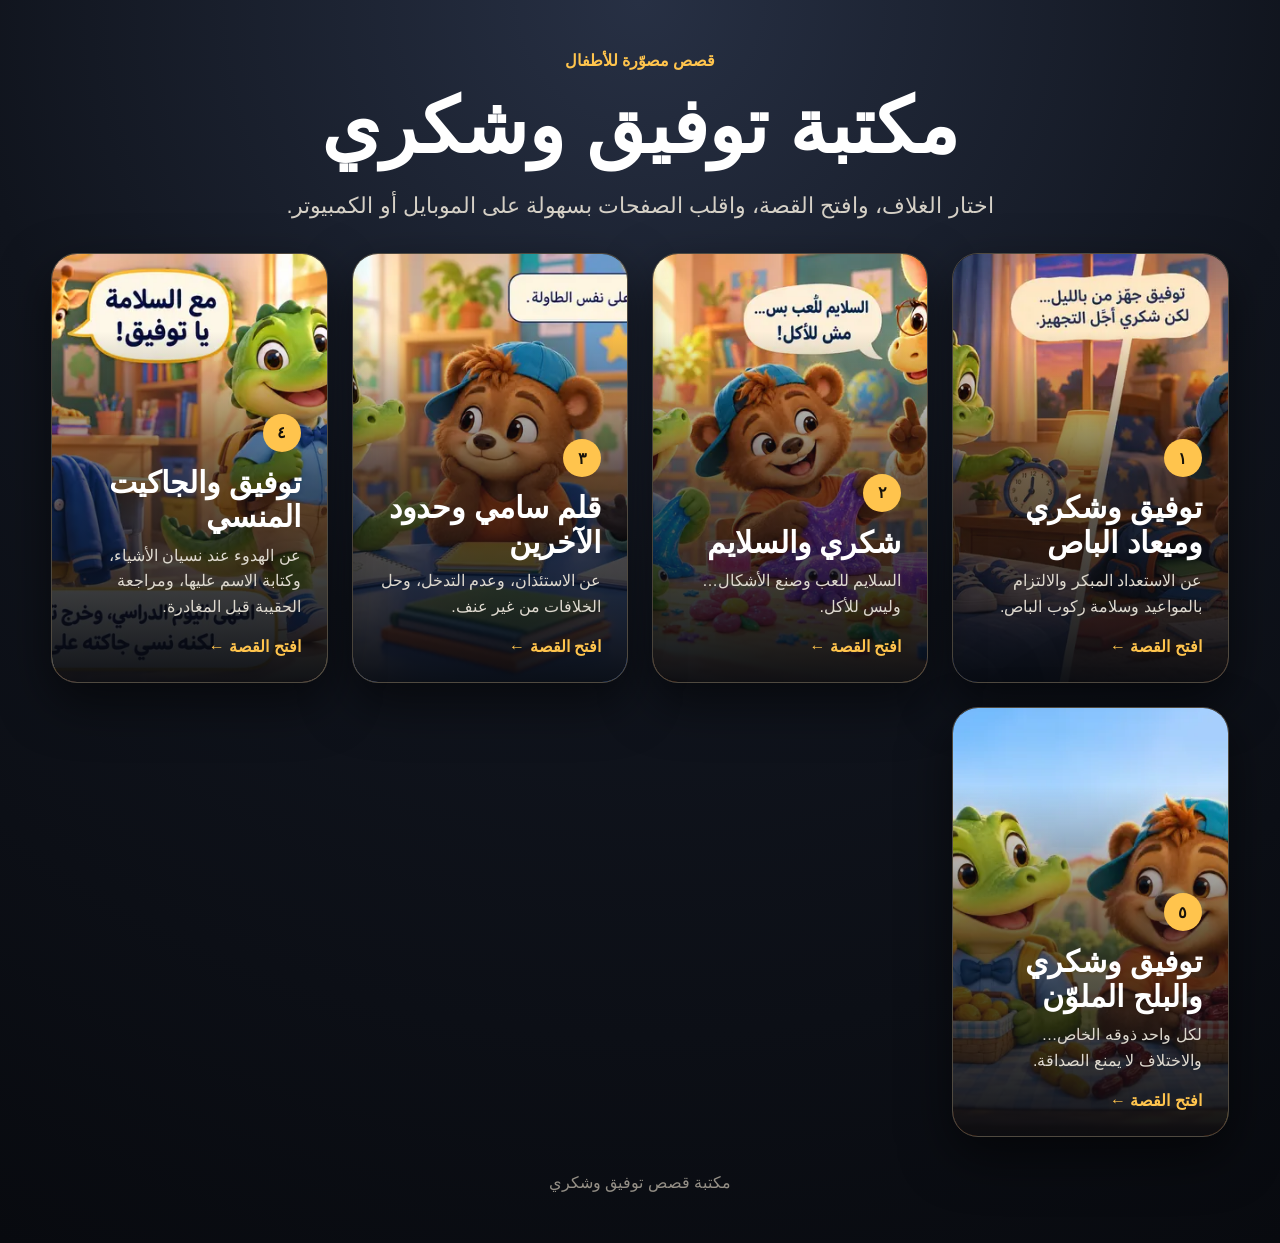
==== index.html @ 8d06f33e "Optimize story images and loading performance" ====
<!doctype html>
<html lang="ar" dir="rtl">
<head>
  <meta charset="utf-8">
  <meta name="viewport" content="width=device-width,initial-scale=1">
  <meta http-equiv="Content-Security-Policy" content="default-src 'none'; style-src 'unsafe-inline'; img-src 'self'; base-uri 'none'; form-action 'none'">
  <title>مكتبة توفيق وشكري</title>
  <style>
    :root{color-scheme:dark;--gold:#ffc44d}*{box-sizing:border-box}body{margin:0;min-height:100vh;font-family:Tahoma,"Segoe UI",sans-serif;background:radial-gradient(circle at top,#273044,#10141d 48%,#080a0f);color:#fff;padding:clamp(18px,4vw,52px)}main{max-width:1200px;margin:auto}header{text-align:center;margin-bottom:34px}.eyebrow{color:var(--gold);font-weight:900}h1{font-size:clamp(36px,7vw,76px);margin:.15em 0}.intro{color:#d5d0c6;font-size:clamp(16px,2vw,22px)}.grid{display:grid;grid-template-columns:repeat(auto-fit,minmax(260px,1fr));gap:24px}.card{position:relative;min-height:430px;border-radius:26px;overflow:hidden;border:1px solid #504a40;background:#17191f;color:#fff;text-decoration:none;box-shadow:0 20px 50px #0008;transition:.2s}.card:hover{transform:translateY(-5px);border-color:var(--gold)}.card img{position:absolute;inset:0;width:100%;height:100%;object-fit:cover}.card::after{content:"";position:absolute;inset:0;background:linear-gradient(0deg,#070a10f5 0,#0b0d1399 48%,transparent 82%)}.copy{position:absolute;z-index:2;inset:auto 0 0;padding:26px}.num{display:inline-grid;place-items:center;width:38px;height:38px;border-radius:50%;background:var(--gold);color:#17120a;font-weight:900}.copy h2{font-size:30px;margin:14px 0 8px;line-height:1.15}.copy p{margin:0;color:#ded9cf;line-height:1.6}.open{display:inline-block;margin-top:17px;color:var(--gold);font-weight:900}footer{text-align:center;color:#948f86;margin-top:36px}@media(max-width:620px){body{padding:14px}.card{min-height:380px}}
  </style>
</head>
<body>
  <main>
    <header>
      <div class="eyebrow">قصص مصوّرة للأطفال</div>
      <h1>مكتبة توفيق وشكري</h1>
      <p class="intro">اختار الغلاف، وافتح القصة، واقلب الصفحات بسهولة على الموبايل أو الكمبيوتر.</p>
    </header>
    <section class="grid">
      <a class="card" href="bus/"><img src="covers/01-bus.webp" alt="غلاف قصة ميعاد الباص" loading="eager" fetchpriority="high" decoding="async"><div class="copy"><span class="num">١</span><h2>توفيق وشكري وميعاد الباص</h2><p>عن الاستعداد المبكر والالتزام بالمواعيد وسلامة ركوب الباص.</p><span class="open">افتح القصة ←</span></div></a>
      <a class="card" href="slime/"><img src="covers/02-slime.webp" alt="غلاف قصة شكري والسلايم" loading="lazy" decoding="async"><div class="copy"><span class="num">٢</span><h2>شكري والسلايم</h2><p>السلايم للعب وصنع الأشكال… وليس للأكل.</p><span class="open">افتح القصة ←</span></div></a>
      <a class="card" href="sami/"><img src="covers/03-sami.webp" alt="غلاف قصة قلم سامي وحدود الآخرين" loading="lazy" decoding="async"><div class="copy"><span class="num">٣</span><h2>قلم سامي وحدود الآخرين</h2><p>عن الاستئذان، وعدم التدخل، وحل الخلافات من غير عنف.</p><span class="open">افتح القصة ←</span></div></a>
      <a class="card" href="jacket/"><img src="covers/04-jacket.webp" alt="غلاف قصة توفيق والجاكيت المنسي" loading="lazy" decoding="async"><div class="copy"><span class="num">٤</span><h2>توفيق والجاكيت المنسي</h2><p>عن الهدوء عند نسيان الأشياء، وكتابة الاسم عليها، ومراجعة الحقيبة قبل المغادرة.</p><span class="open">افتح القصة ←</span></div></a>
      <a class="card" href="dates/"><img src="covers/05-dates.webp" alt="غلاف قصة توفيق وشكري والبلح الملوّن" loading="lazy" decoding="async"><div class="copy"><span class="num">٥</span><h2>توفيق وشكري والبلح الملوّن</h2><p>لكل واحد ذوقه الخاص… والاختلاف لا يمنع الصداقة.</p><span class="open">افتح القصة ←</span></div></a>
    </section>
    <footer>مكتبة قصص توفيق وشكري</footer>
  </main>
</body>
</html>
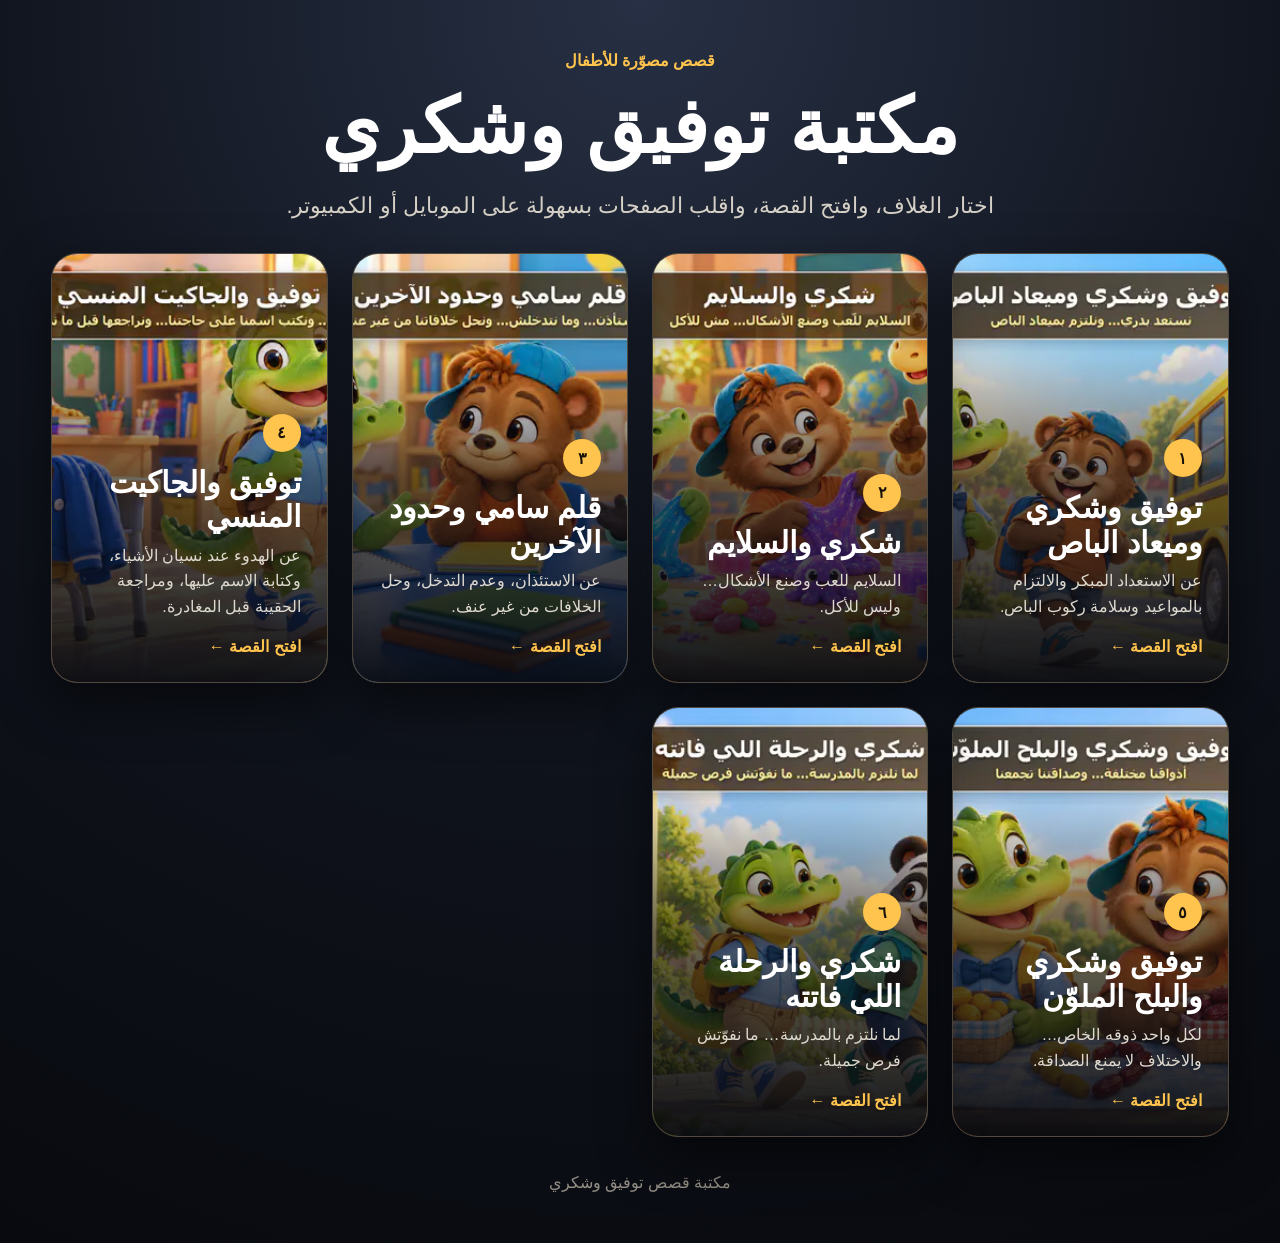
==== commit 0ceb5d05: "Add Shokry school attendance zoo trip story" ====
--- a/index.html
+++ b/index.html
@@ -22,6 +22,7 @@
       <a class="card" href="sami/"><img src="covers/03-sami.webp" alt="غلاف قصة قلم سامي وحدود الآخرين" loading="lazy" decoding="async"><div class="copy"><span class="num">٣</span><h2>قلم سامي وحدود الآخرين</h2><p>عن الاستئذان، وعدم التدخل، وحل الخلافات من غير عنف.</p><span class="open">افتح القصة ←</span></div></a>
       <a class="card" href="jacket/"><img src="covers/04-jacket.webp" alt="غلاف قصة توفيق والجاكيت المنسي" loading="lazy" decoding="async"><div class="copy"><span class="num">٤</span><h2>توفيق والجاكيت المنسي</h2><p>عن الهدوء عند نسيان الأشياء، وكتابة الاسم عليها، ومراجعة الحقيبة قبل المغادرة.</p><span class="open">افتح القصة ←</span></div></a>
       <a class="card" href="dates/"><img src="covers/05-dates.webp" alt="غلاف قصة توفيق وشكري والبلح الملوّن" loading="lazy" decoding="async"><div class="copy"><span class="num">٥</span><h2>توفيق وشكري والبلح الملوّن</h2><p>لكل واحد ذوقه الخاص… والاختلاف لا يمنع الصداقة.</p><span class="open">افتح القصة ←</span></div></a>
+      <a class="card" href="attendance/"><img src="covers/06-attendance.webp" alt="غلاف قصة شكري والرحلة اللي فاتته" loading="lazy" decoding="async"><div class="copy"><span class="num">٦</span><h2>شكري والرحلة اللي فاتته</h2><p>لما نلتزم بالمدرسة… ما نفوّتش فرص جميلة.</p><span class="open">افتح القصة ←</span></div></a>
     </section>
     <footer>مكتبة قصص توفيق وشكري</footer>
   </main>
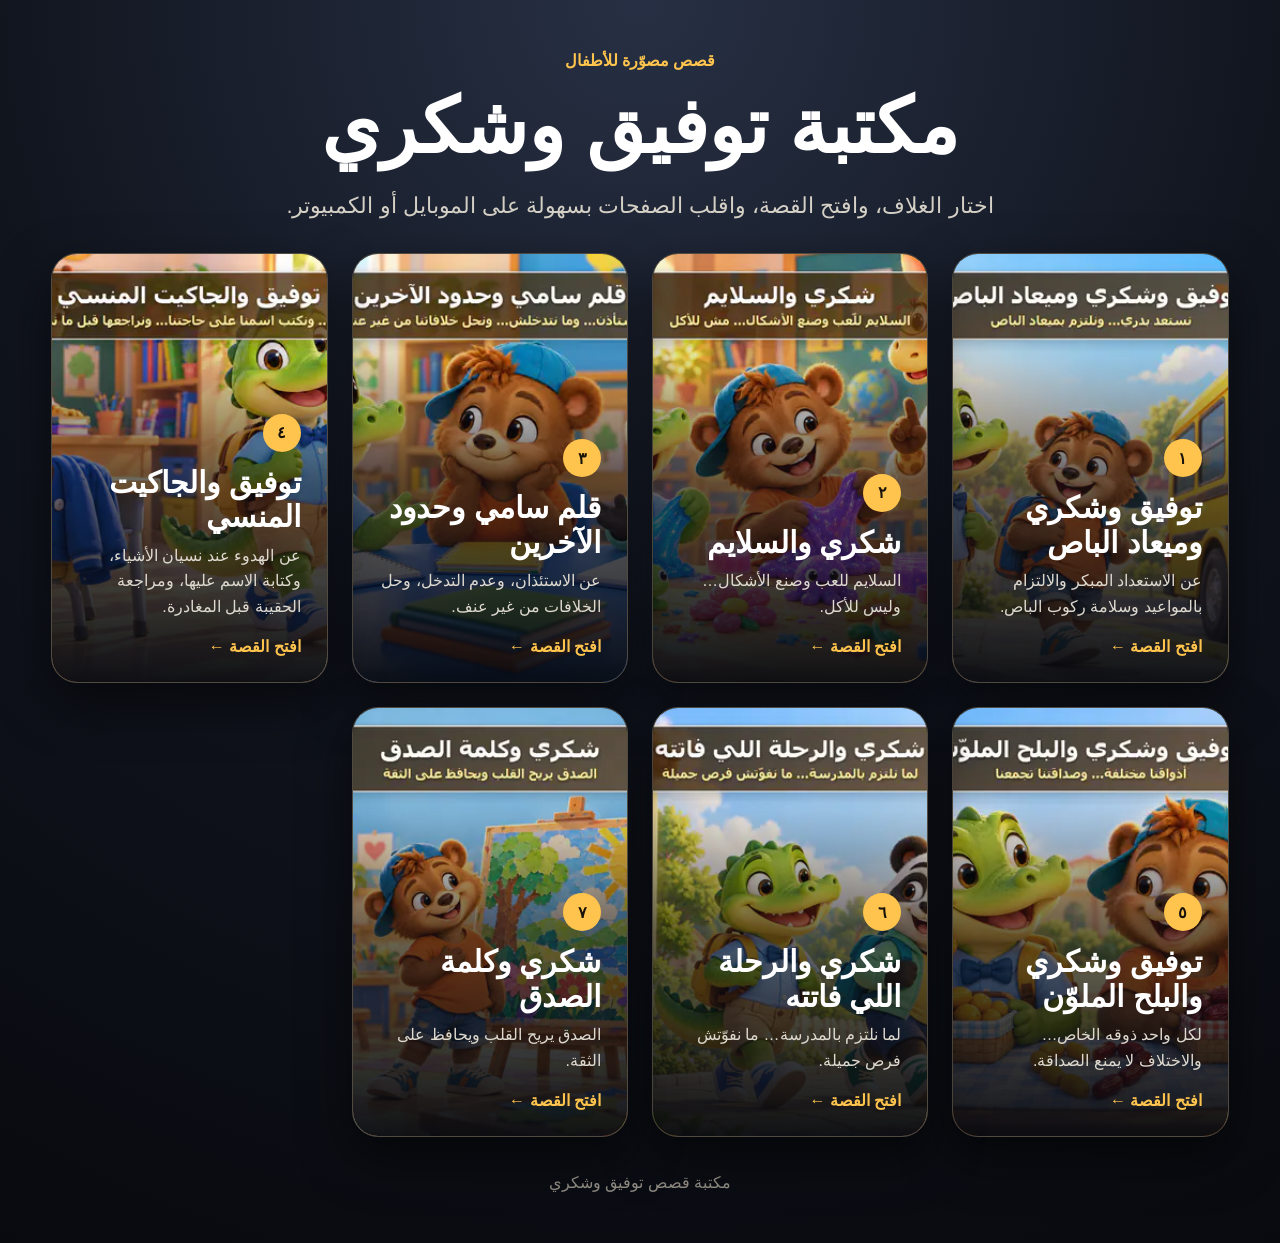
==== commit 30517680: "Add Shokry honesty story" ====
--- a/index.html
+++ b/index.html
@@ -23,6 +23,7 @@
       <a class="card" href="jacket/"><img src="covers/04-jacket.webp" alt="غلاف قصة توفيق والجاكيت المنسي" loading="lazy" decoding="async"><div class="copy"><span class="num">٤</span><h2>توفيق والجاكيت المنسي</h2><p>عن الهدوء عند نسيان الأشياء، وكتابة الاسم عليها، ومراجعة الحقيبة قبل المغادرة.</p><span class="open">افتح القصة ←</span></div></a>
       <a class="card" href="dates/"><img src="covers/05-dates.webp" alt="غلاف قصة توفيق وشكري والبلح الملوّن" loading="lazy" decoding="async"><div class="copy"><span class="num">٥</span><h2>توفيق وشكري والبلح الملوّن</h2><p>لكل واحد ذوقه الخاص… والاختلاف لا يمنع الصداقة.</p><span class="open">افتح القصة ←</span></div></a>
       <a class="card" href="attendance/"><img src="covers/06-attendance.webp" alt="غلاف قصة شكري والرحلة اللي فاتته" loading="lazy" decoding="async"><div class="copy"><span class="num">٦</span><h2>شكري والرحلة اللي فاتته</h2><p>لما نلتزم بالمدرسة… ما نفوّتش فرص جميلة.</p><span class="open">افتح القصة ←</span></div></a>
+      <a class="card" href="honesty/"><img src="covers/07-honesty.webp" alt="غلاف قصة شكري وكلمة الصدق" loading="lazy" decoding="async"><div class="copy"><span class="num">٧</span><h2>شكري وكلمة الصدق</h2><p>الصدق يريح القلب ويحافظ على الثقة.</p><span class="open">افتح القصة ←</span></div></a>
     </section>
     <footer>مكتبة قصص توفيق وشكري</footer>
   </main>
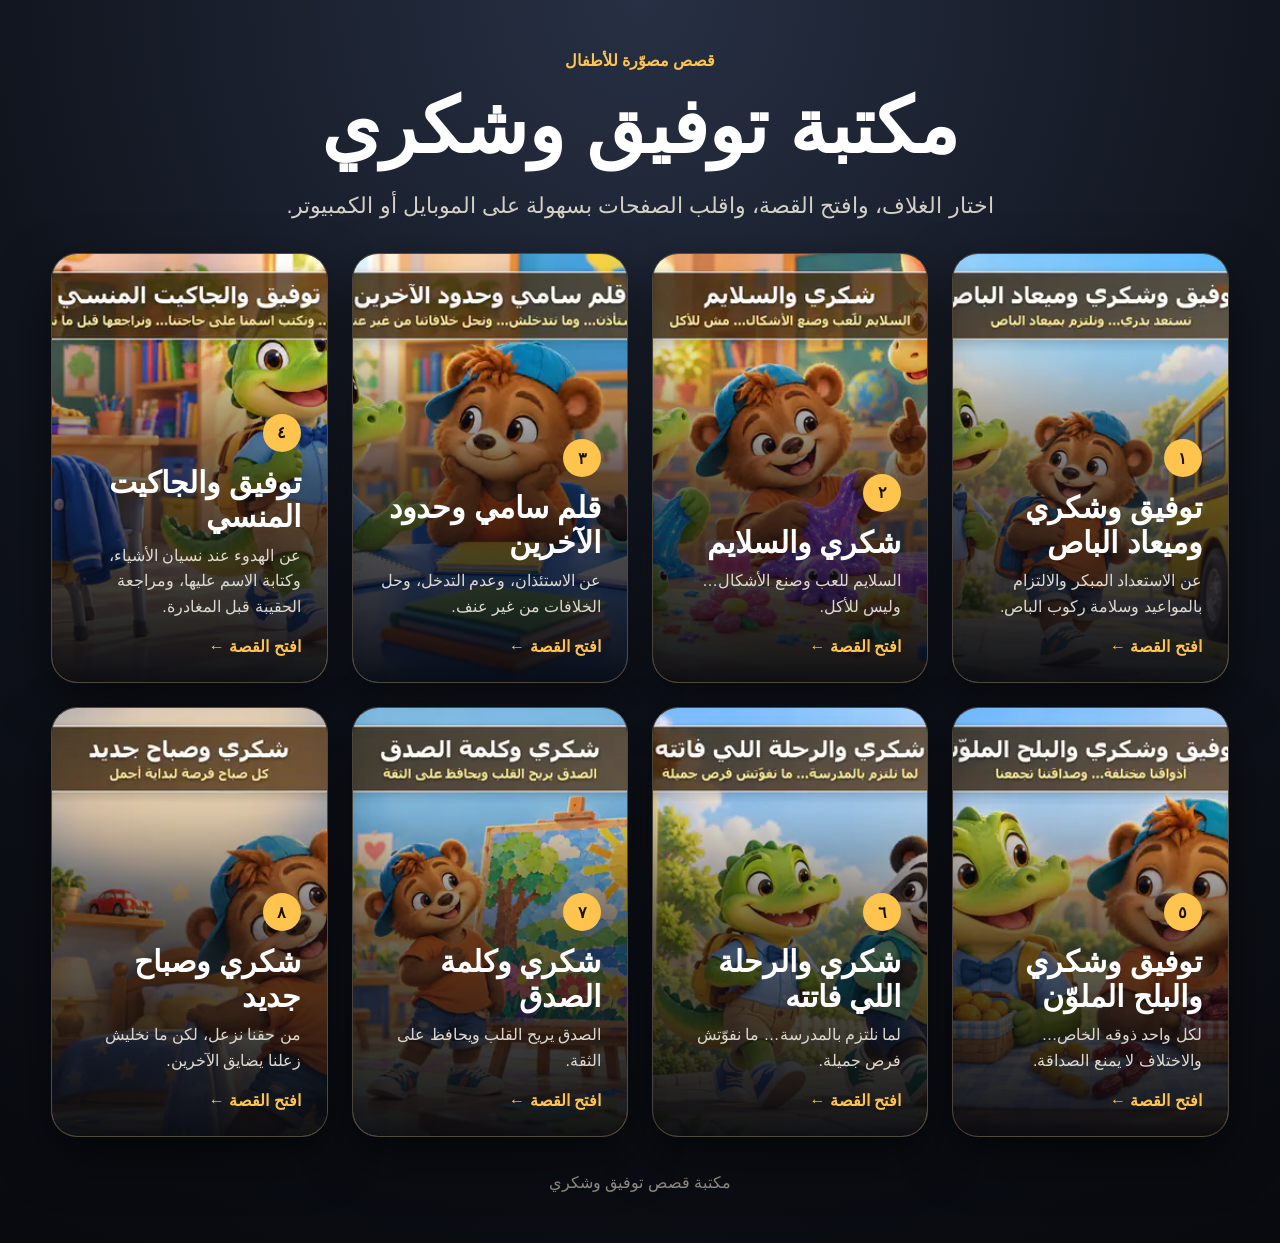
==== commit e3b9450b: "Add Shokry new morning story" ====
--- a/index.html
+++ b/index.html
@@ -24,10 +24,10 @@
       <a class="card" href="dates/"><img src="covers/05-dates.webp" alt="غلاف قصة توفيق وشكري والبلح الملوّن" loading="lazy" decoding="async"><div class="copy"><span class="num">٥</span><h2>توفيق وشكري والبلح الملوّن</h2><p>لكل واحد ذوقه الخاص… والاختلاف لا يمنع الصداقة.</p><span class="open">افتح القصة ←</span></div></a>
       <a class="card" href="attendance/"><img src="covers/06-attendance.webp" alt="غلاف قصة شكري والرحلة اللي فاتته" loading="lazy" decoding="async"><div class="copy"><span class="num">٦</span><h2>شكري والرحلة اللي فاتته</h2><p>لما نلتزم بالمدرسة… ما نفوّتش فرص جميلة.</p><span class="open">افتح القصة ←</span></div></a>
       <a class="card" href="honesty/"><img src="covers/07-honesty.webp" alt="غلاف قصة شكري وكلمة الصدق" loading="lazy" decoding="async"><div class="copy"><span class="num">٧</span><h2>شكري وكلمة الصدق</h2><p>الصدق يريح القلب ويحافظ على الثقة.</p><span class="open">افتح القصة ←</span></div></a>
+      <a class="card" href="new-morning/"><img src="covers/08-new-morning.webp" alt="غلاف قصة شكري وصباح جديد" loading="lazy" decoding="async"><div class="copy"><span class="num">٨</span><h2>شكري وصباح جديد</h2><p>من حقنا نزعل، لكن ما نخليش زعلنا يضايق الآخرين.</p><span class="open">افتح القصة ←</span></div></a>
     </section>
     <footer>مكتبة قصص توفيق وشكري</footer>
   </main>
 </body>
 </html>
 
-
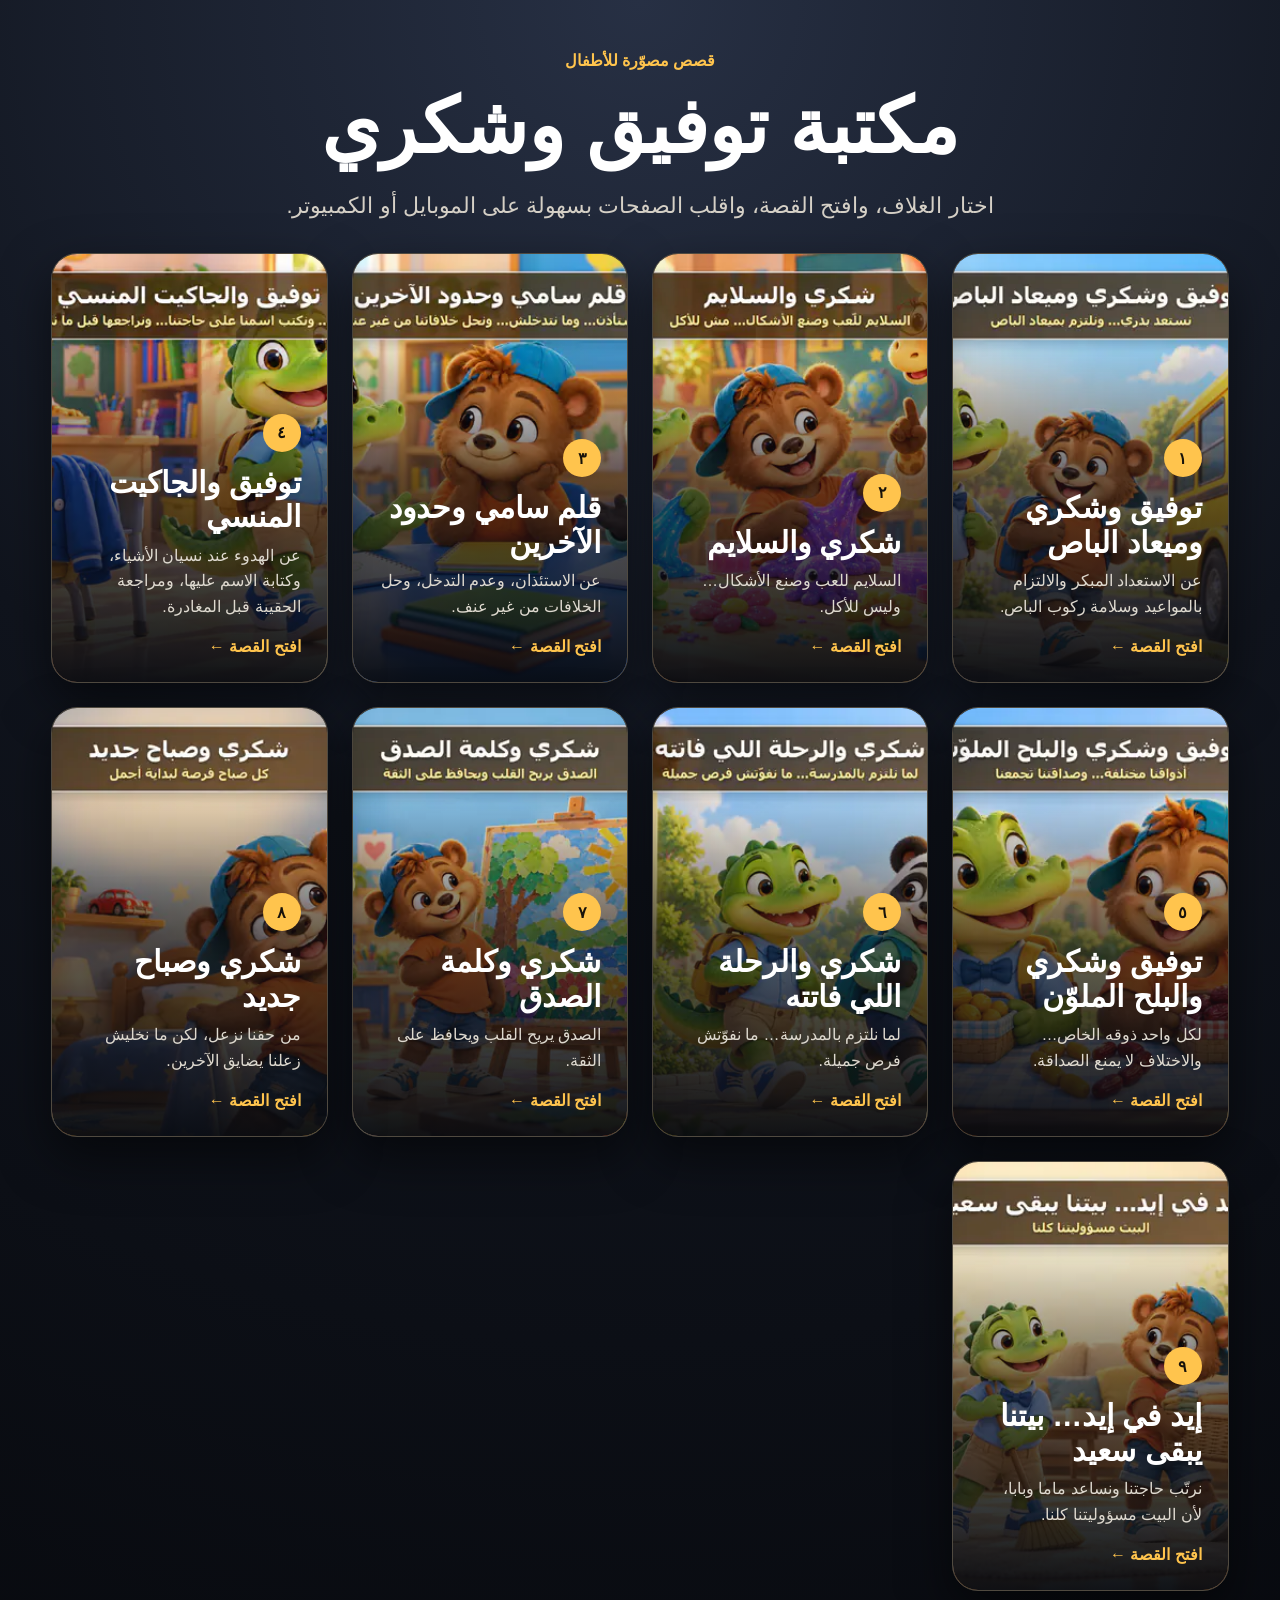
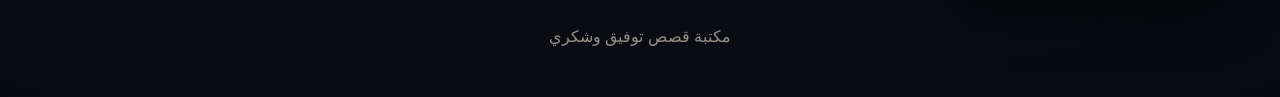
==== commit c2c2c10d: "Add helping at home story" ====
--- a/index.html
+++ b/index.html
@@ -25,6 +25,7 @@
       <a class="card" href="attendance/"><img src="covers/06-attendance.webp" alt="غلاف قصة شكري والرحلة اللي فاتته" loading="lazy" decoding="async"><div class="copy"><span class="num">٦</span><h2>شكري والرحلة اللي فاتته</h2><p>لما نلتزم بالمدرسة… ما نفوّتش فرص جميلة.</p><span class="open">افتح القصة ←</span></div></a>
       <a class="card" href="honesty/"><img src="covers/07-honesty.webp" alt="غلاف قصة شكري وكلمة الصدق" loading="lazy" decoding="async"><div class="copy"><span class="num">٧</span><h2>شكري وكلمة الصدق</h2><p>الصدق يريح القلب ويحافظ على الثقة.</p><span class="open">افتح القصة ←</span></div></a>
       <a class="card" href="new-morning/"><img src="covers/08-new-morning.webp" alt="غلاف قصة شكري وصباح جديد" loading="lazy" decoding="async"><div class="copy"><span class="num">٨</span><h2>شكري وصباح جديد</h2><p>من حقنا نزعل، لكن ما نخليش زعلنا يضايق الآخرين.</p><span class="open">افتح القصة ←</span></div></a>
+      <a class="card" href="helping-home/"><img src="covers/09-helping-home.webp" alt="غلاف قصة إيد في إيد… بيتنا يبقى سعيد" loading="lazy" decoding="async"><div class="copy"><span class="num">٩</span><h2>إيد في إيد… بيتنا يبقى سعيد</h2><p>نرتّب حاجتنا ونساعد ماما وبابا، لأن البيت مسؤوليتنا كلنا.</p><span class="open">افتح القصة ←</span></div></a>
     </section>
     <footer>مكتبة قصص توفيق وشكري</footer>
   </main>
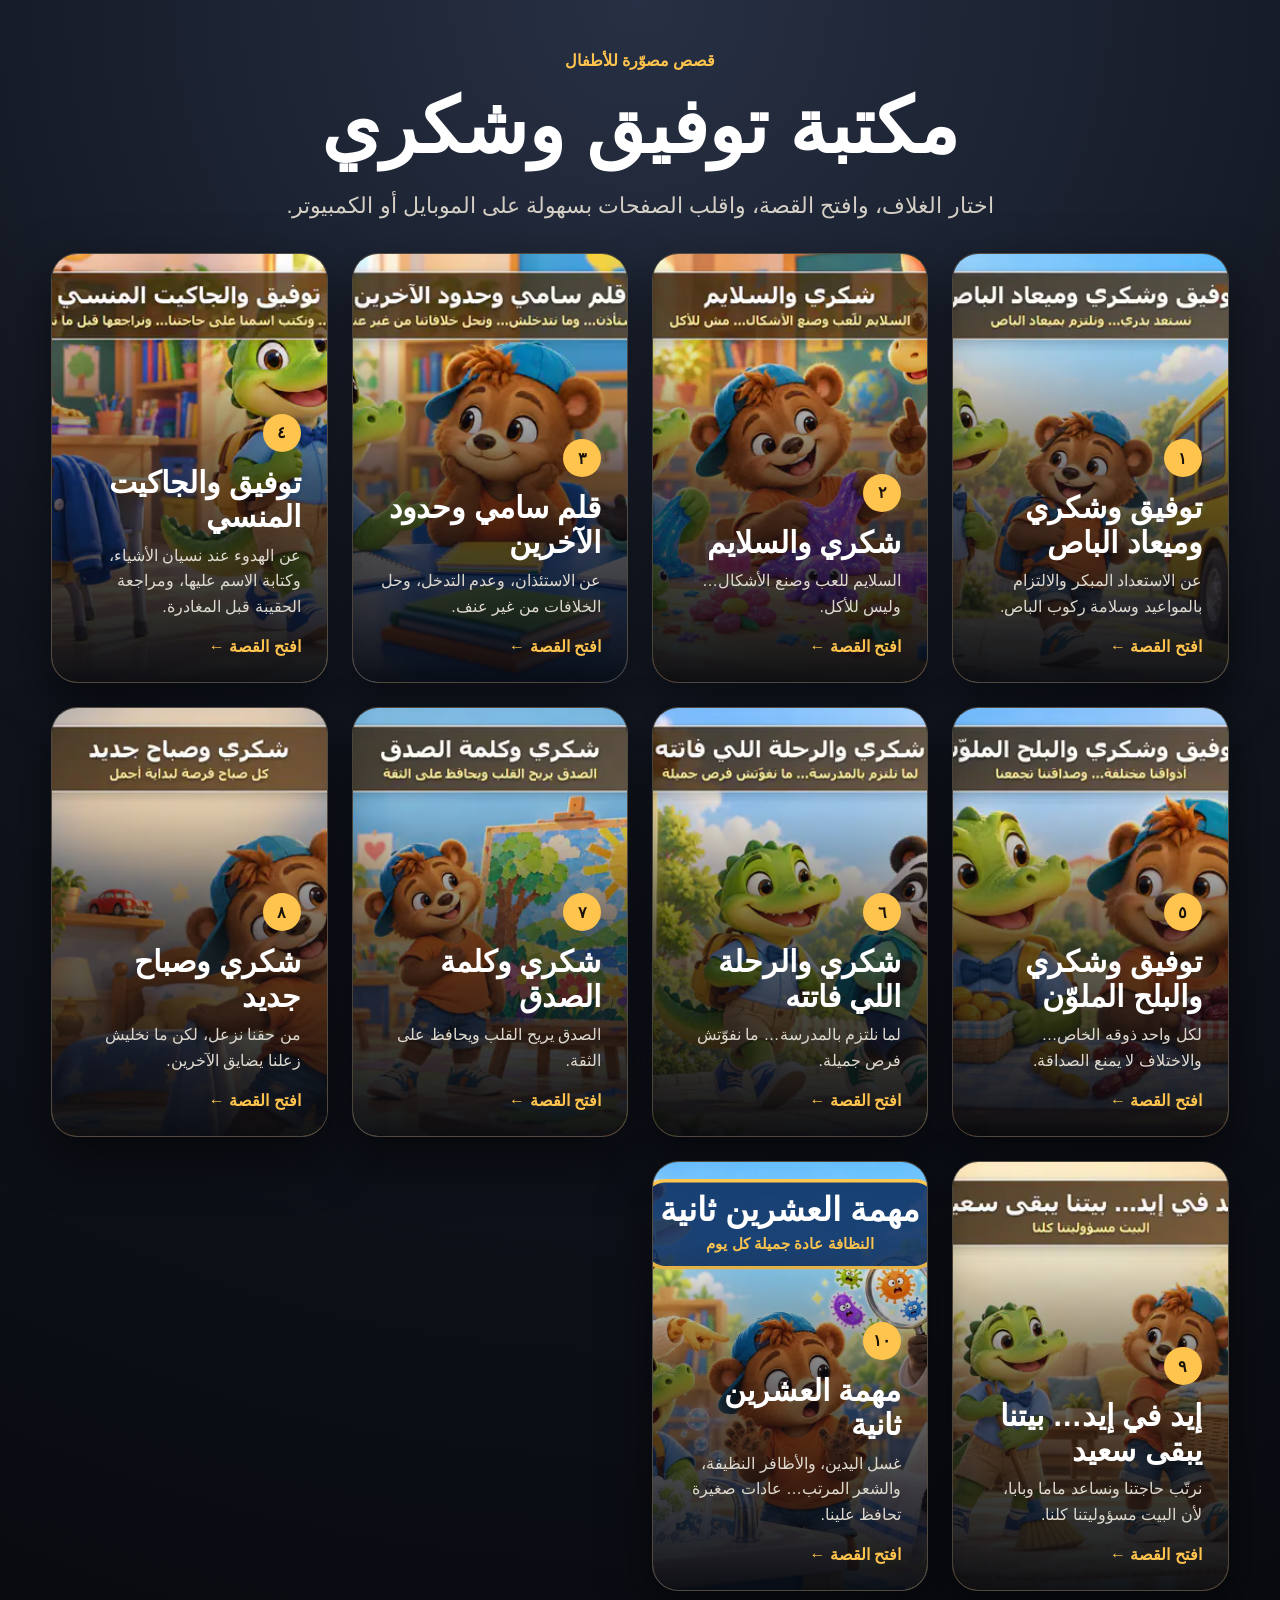
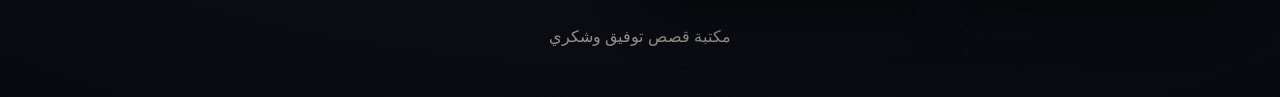
==== commit 63f5de8f: "Publish hygiene story with compact dialogue layout" ====
--- a/index.html
+++ b/index.html
@@ -26,6 +26,7 @@
       <a class="card" href="honesty/"><img src="covers/07-honesty.webp" alt="غلاف قصة شكري وكلمة الصدق" loading="lazy" decoding="async"><div class="copy"><span class="num">٧</span><h2>شكري وكلمة الصدق</h2><p>الصدق يريح القلب ويحافظ على الثقة.</p><span class="open">افتح القصة ←</span></div></a>
       <a class="card" href="new-morning/"><img src="covers/08-new-morning.webp" alt="غلاف قصة شكري وصباح جديد" loading="lazy" decoding="async"><div class="copy"><span class="num">٨</span><h2>شكري وصباح جديد</h2><p>من حقنا نزعل، لكن ما نخليش زعلنا يضايق الآخرين.</p><span class="open">افتح القصة ←</span></div></a>
       <a class="card" href="helping-home/"><img src="covers/09-helping-home.webp" alt="غلاف قصة إيد في إيد… بيتنا يبقى سعيد" loading="lazy" decoding="async"><div class="copy"><span class="num">٩</span><h2>إيد في إيد… بيتنا يبقى سعيد</h2><p>نرتّب حاجتنا ونساعد ماما وبابا، لأن البيت مسؤوليتنا كلنا.</p><span class="open">افتح القصة ←</span></div></a>
+      <a class="card" href="hygiene/"><img src="hygiene/cover.svg" alt="غلاف قصة مهمة العشرين ثانية" loading="lazy" decoding="async"><div class="copy"><span class="num">١٠</span><h2>مهمة العشرين ثانية</h2><p>غسل اليدين، والأظافر النظيفة، والشعر المرتب… عادات صغيرة تحافظ علينا.</p><span class="open">افتح القصة ←</span></div></a>
     </section>
     <footer>مكتبة قصص توفيق وشكري</footer>
   </main>
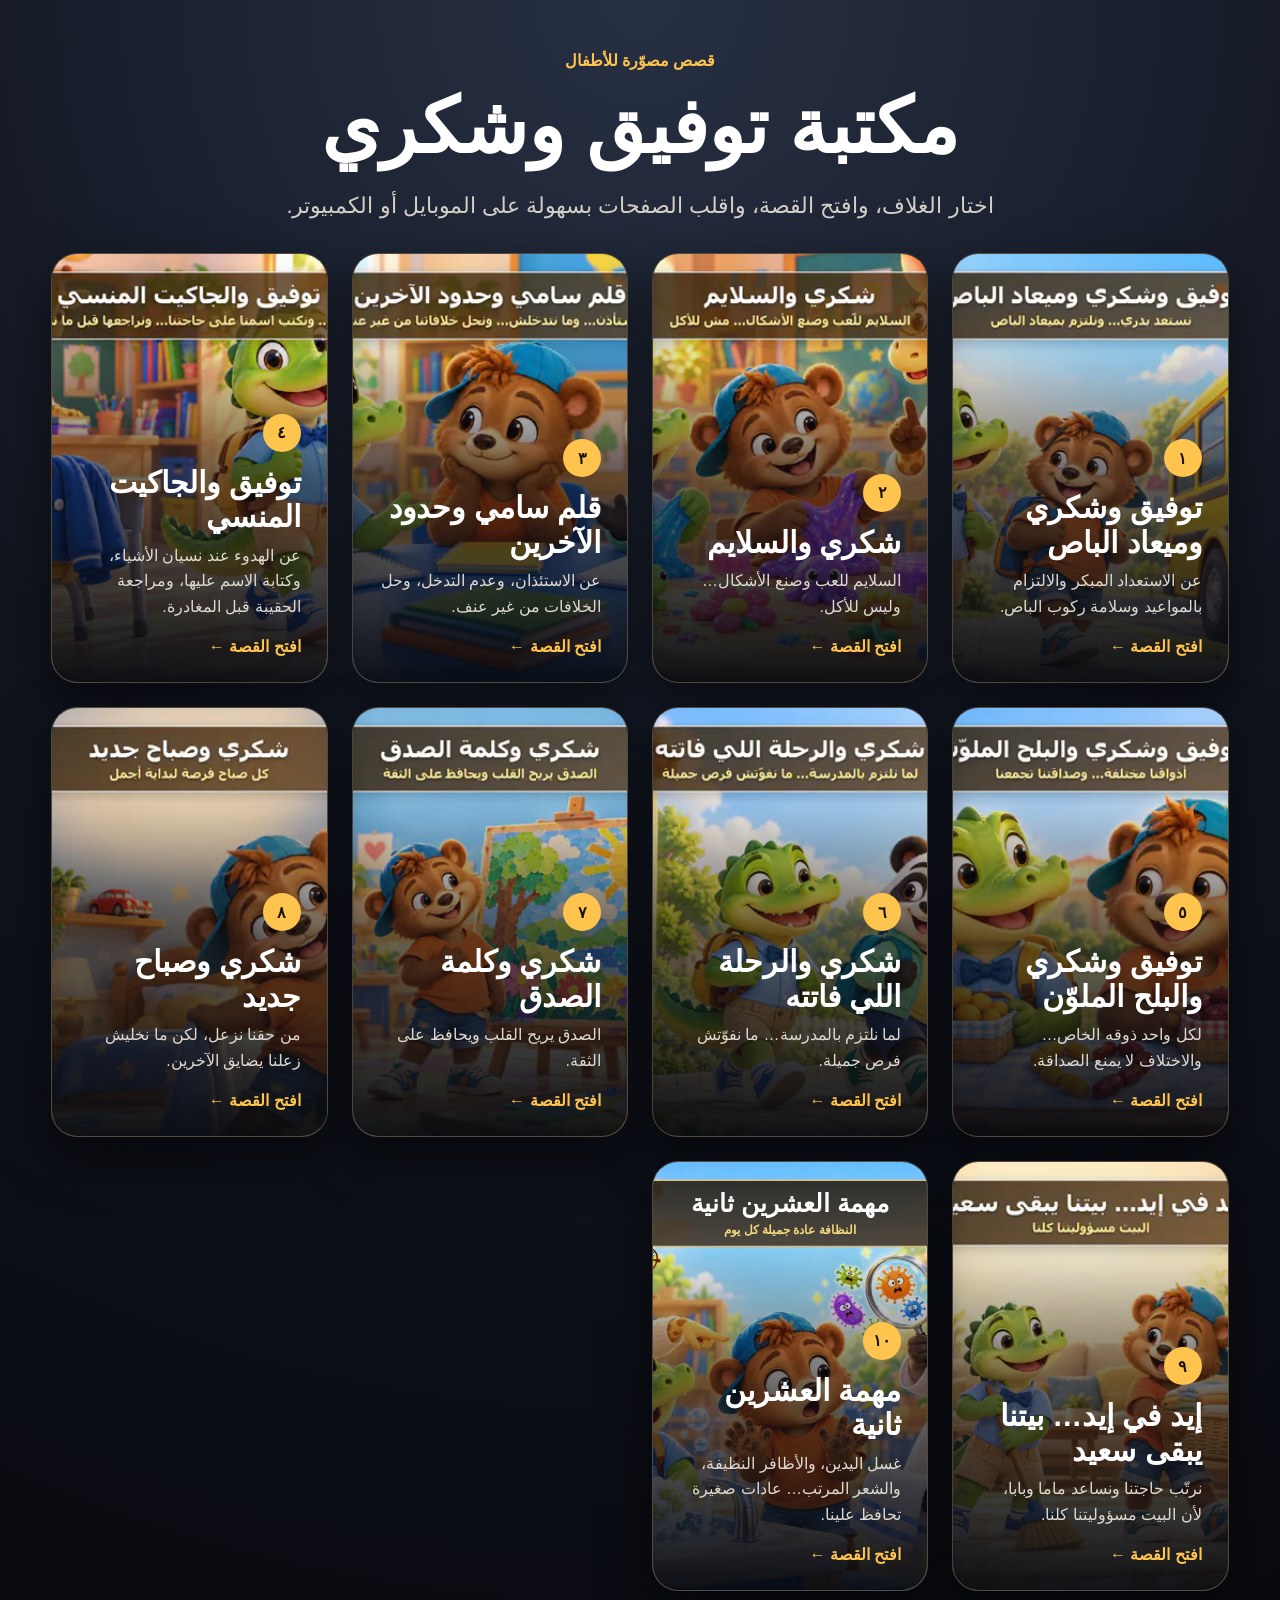
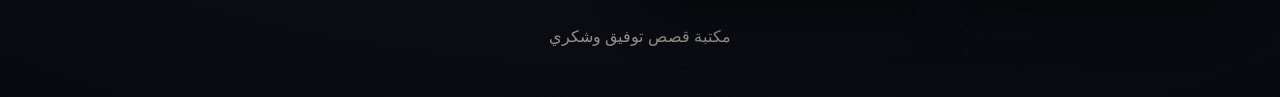
==== commit 89e87004: "Match hygiene cover to established cover design" ====
--- a/index.html
+++ b/index.html
@@ -26,7 +26,7 @@
       <a class="card" href="honesty/"><img src="covers/07-honesty.webp" alt="غلاف قصة شكري وكلمة الصدق" loading="lazy" decoding="async"><div class="copy"><span class="num">٧</span><h2>شكري وكلمة الصدق</h2><p>الصدق يريح القلب ويحافظ على الثقة.</p><span class="open">افتح القصة ←</span></div></a>
       <a class="card" href="new-morning/"><img src="covers/08-new-morning.webp" alt="غلاف قصة شكري وصباح جديد" loading="lazy" decoding="async"><div class="copy"><span class="num">٨</span><h2>شكري وصباح جديد</h2><p>من حقنا نزعل، لكن ما نخليش زعلنا يضايق الآخرين.</p><span class="open">افتح القصة ←</span></div></a>
       <a class="card" href="helping-home/"><img src="covers/09-helping-home.webp" alt="غلاف قصة إيد في إيد… بيتنا يبقى سعيد" loading="lazy" decoding="async"><div class="copy"><span class="num">٩</span><h2>إيد في إيد… بيتنا يبقى سعيد</h2><p>نرتّب حاجتنا ونساعد ماما وبابا، لأن البيت مسؤوليتنا كلنا.</p><span class="open">افتح القصة ←</span></div></a>
-      <a class="card" href="hygiene/"><img src="hygiene/cover.svg" alt="غلاف قصة مهمة العشرين ثانية" loading="lazy" decoding="async"><div class="copy"><span class="num">١٠</span><h2>مهمة العشرين ثانية</h2><p>غسل اليدين، والأظافر النظيفة، والشعر المرتب… عادات صغيرة تحافظ علينا.</p><span class="open">افتح القصة ←</span></div></a>
+      <a class="card" href="hygiene/"><img src="covers/10-hygiene.svg" alt="غلاف قصة مهمة العشرين ثانية" loading="lazy" decoding="async"><div class="copy"><span class="num">١٠</span><h2>مهمة العشرين ثانية</h2><p>غسل اليدين، والأظافر النظيفة، والشعر المرتب… عادات صغيرة تحافظ علينا.</p><span class="open">افتح القصة ←</span></div></a>
     </section>
     <footer>مكتبة قصص توفيق وشكري</footer>
   </main>
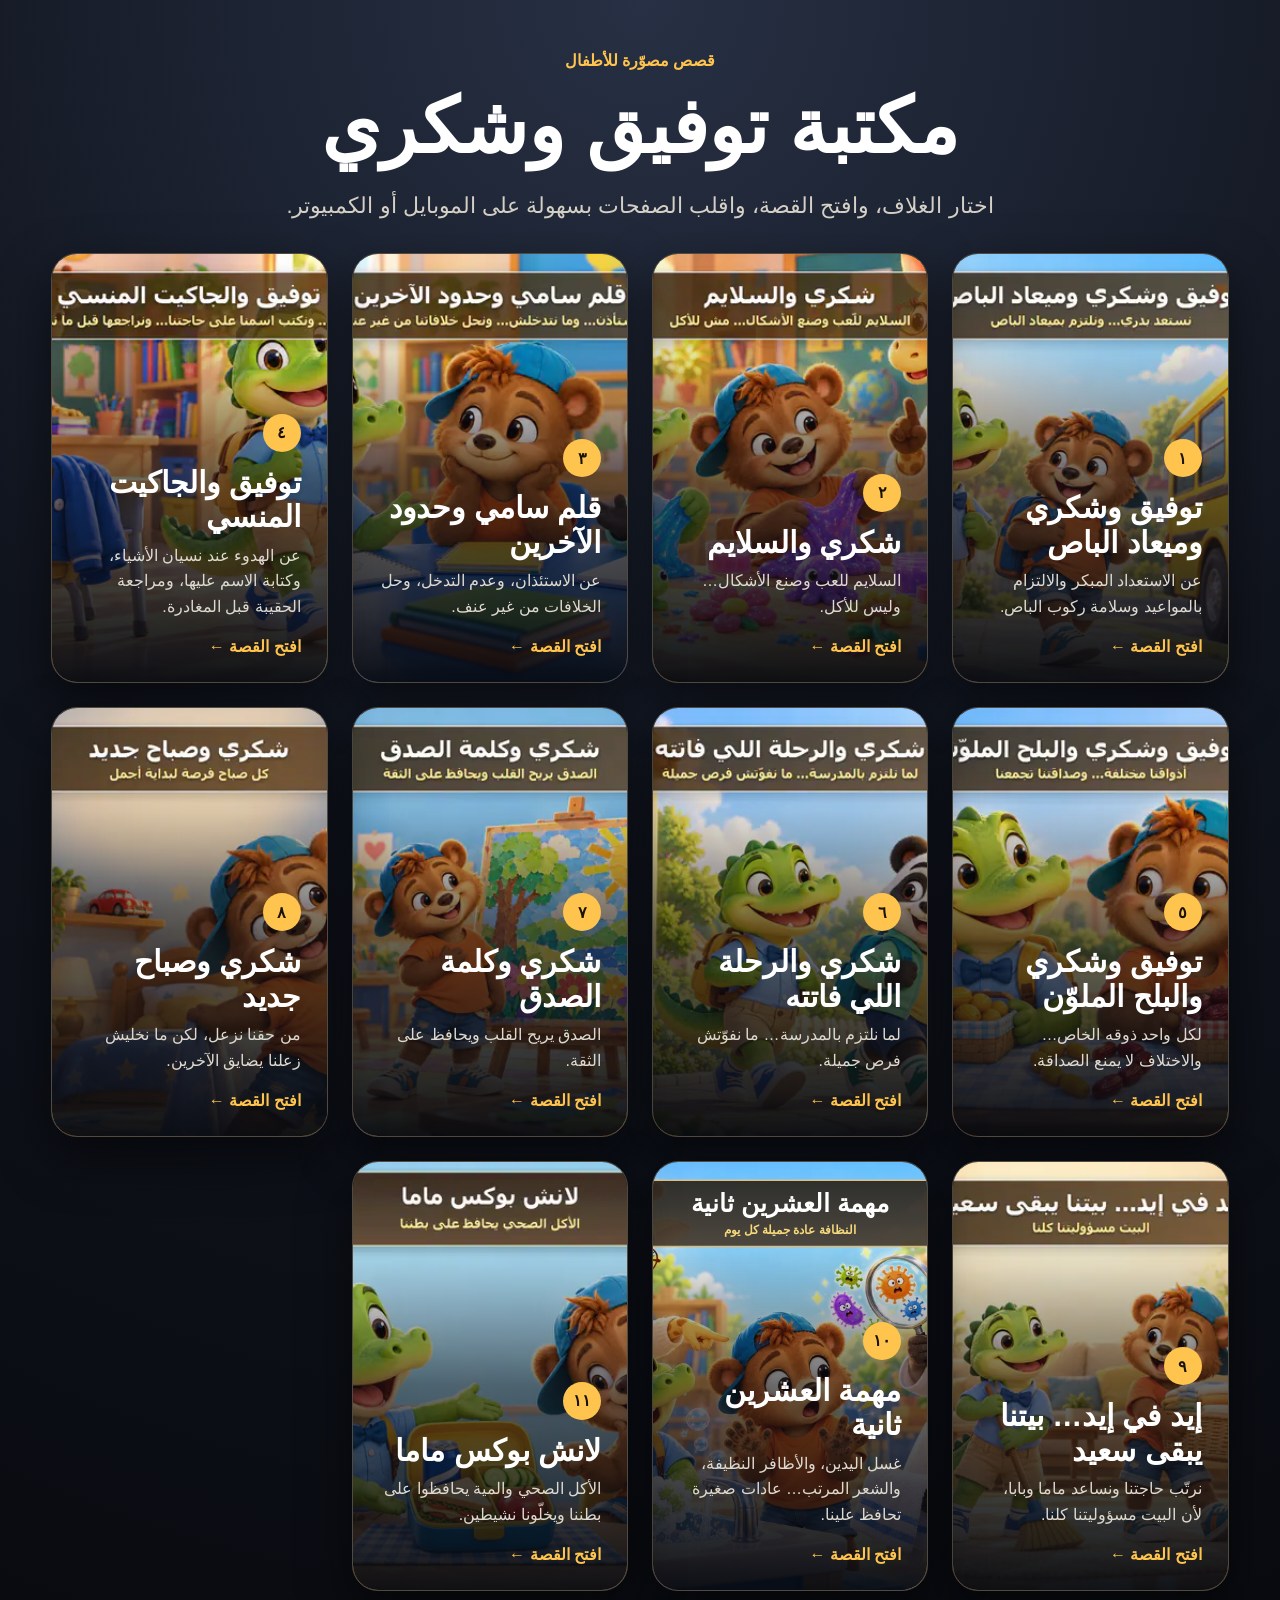
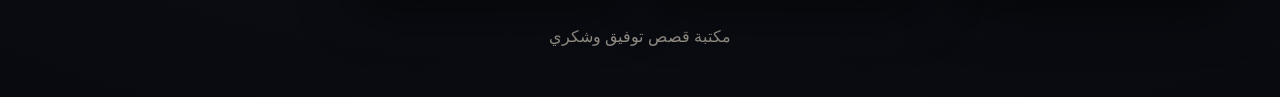
==== commit 5a8b22a0: "Publish healthy lunch story" ====
--- a/index.html
+++ b/index.html
@@ -27,9 +27,11 @@
       <a class="card" href="new-morning/"><img src="covers/08-new-morning.webp" alt="غلاف قصة شكري وصباح جديد" loading="lazy" decoding="async"><div class="copy"><span class="num">٨</span><h2>شكري وصباح جديد</h2><p>من حقنا نزعل، لكن ما نخليش زعلنا يضايق الآخرين.</p><span class="open">افتح القصة ←</span></div></a>
       <a class="card" href="helping-home/"><img src="covers/09-helping-home.webp" alt="غلاف قصة إيد في إيد… بيتنا يبقى سعيد" loading="lazy" decoding="async"><div class="copy"><span class="num">٩</span><h2>إيد في إيد… بيتنا يبقى سعيد</h2><p>نرتّب حاجتنا ونساعد ماما وبابا، لأن البيت مسؤوليتنا كلنا.</p><span class="open">افتح القصة ←</span></div></a>
       <a class="card" href="hygiene/"><img src="covers/10-hygiene.svg" alt="غلاف قصة مهمة العشرين ثانية" loading="lazy" decoding="async"><div class="copy"><span class="num">١٠</span><h2>مهمة العشرين ثانية</h2><p>غسل اليدين، والأظافر النظيفة، والشعر المرتب… عادات صغيرة تحافظ علينا.</p><span class="open">افتح القصة ←</span></div></a>
+      <a class="card" href="healthy-lunch/"><img src="covers/11-healthy-lunch.webp" alt="غلاف قصة لانش بوكس ماما" loading="lazy" decoding="async"><div class="copy"><span class="num">١١</span><h2>لانش بوكس ماما</h2><p>الأكل الصحي والمية يحافظوا على بطننا ويخلّونا نشيطين.</p><span class="open">افتح القصة ←</span></div></a>
     </section>
     <footer>مكتبة قصص توفيق وشكري</footer>
   </main>
 </body>
 </html>
 
+
